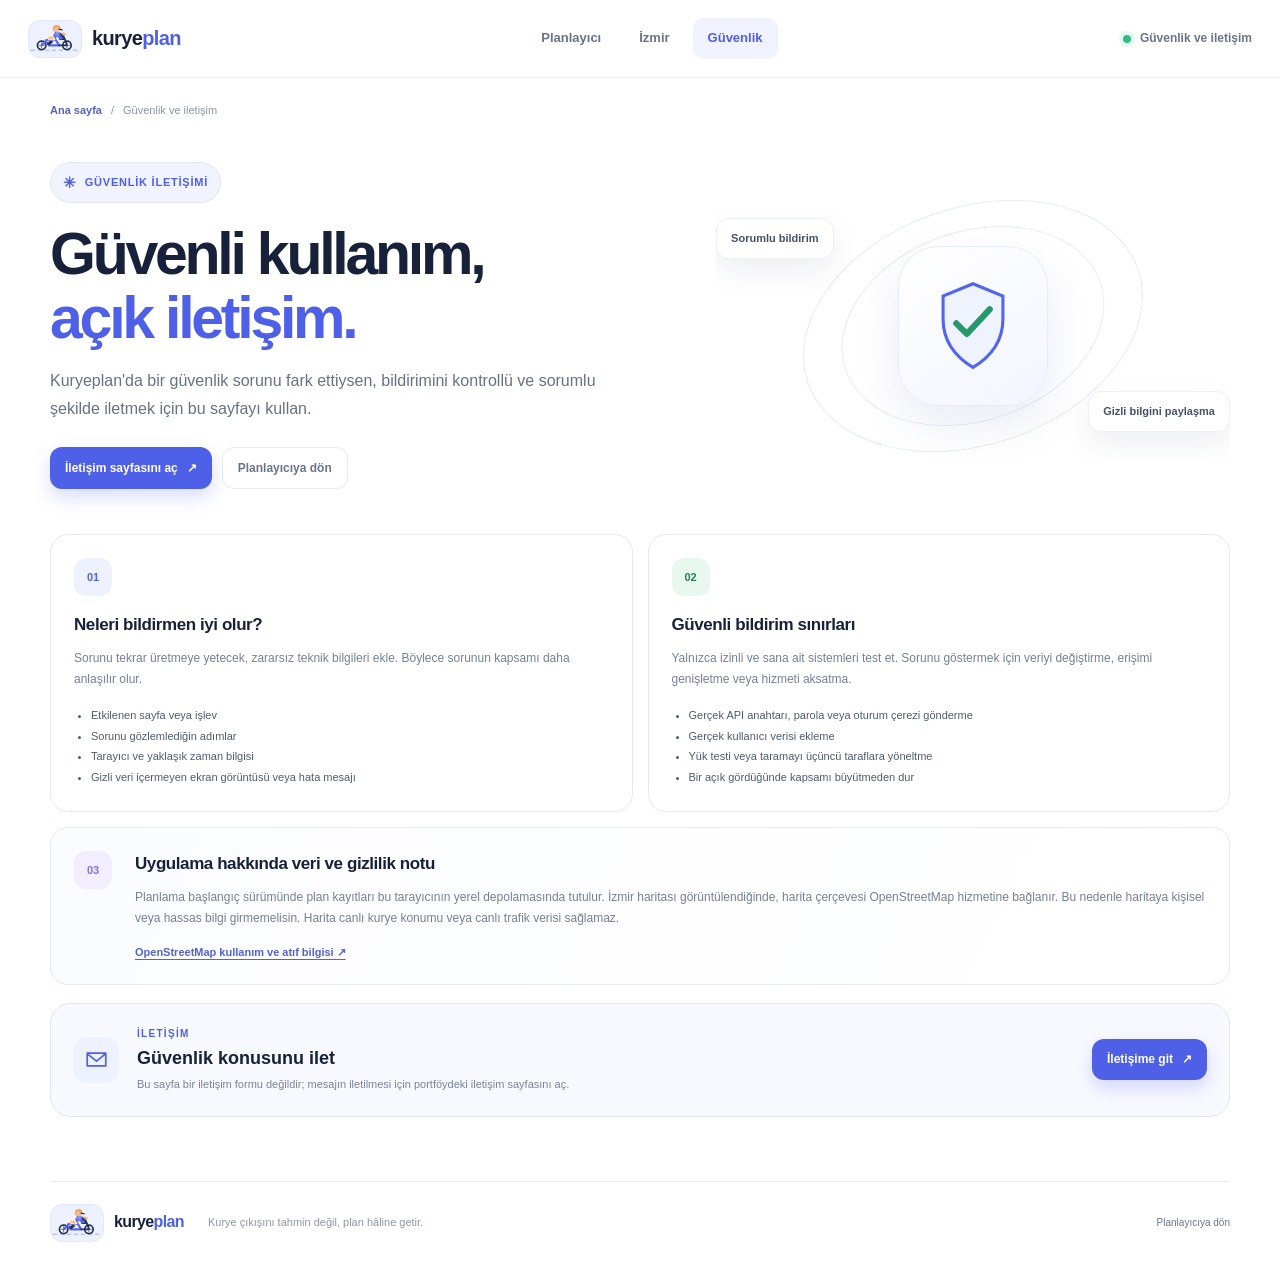
==== security.html @ cfd233d7 "Kuryeplan uygulamasının ilk sürümü" ====
<!doctype html>
<html lang="tr">
<head>
  <meta charset="utf-8">
  <meta name="viewport" content="width=device-width, initial-scale=1">
  <meta name="color-scheme" content="light">
  <meta name="theme-color" content="#ffffff">
  <meta name="description" content="Kuryeplan güvenlik iletişimi: sorumlu güvenlik bildirimi kapsamı, güvenli bildirim önerileri ve iletişim bağlantısı.">
  <title>Güvenlik ve iletişim — kuryeplan</title>
  <link rel="icon" href="./favicon.svg" type="image/svg+xml">
  <link rel="stylesheet" href="./styles.css">
</head>
<body class="security-page-body">
  <a class="skip-link" href="#security-main">İçeriğe geç</a>
  <header class="topbar">
    <a class="brand" href="./" aria-label="Kuryeplan ana sayfa">
      <span class="brand-mark brand-mark-animated" aria-hidden="true">
        <svg class="courier-rider-logo" viewBox="0 0 74 42" focusable="false">
          <path class="road-dash" d="M3 37H71" fill="none" stroke="#b9c5ff" stroke-width="2" stroke-linecap="round" stroke-dasharray="5 5"/>
          <g class="courier-wheel" transform="translate(18 30)"><circle r="6" fill="#fff" stroke="#263354" stroke-width="2.5"/><path d="M-3.5 0H3.5M0 -3.5V3.5" stroke="#5264f2" stroke-width="1.5" stroke-linecap="round"/></g>
          <g class="courier-wheel" transform="translate(54 30)"><circle r="6" fill="#fff" stroke="#263354" stroke-width="2.5"/><path d="M-3.5 0H3.5M0 -3.5V3.5" stroke="#5264f2" stroke-width="1.5" stroke-linecap="round"/></g>
          <path d="M18 30l8-8h12l5 8H28l-4-7" fill="none" stroke="#5264f2" stroke-width="3" stroke-linecap="round" stroke-linejoin="round"/>
          <path d="M43 30h11l-3-9h-7" fill="none" stroke="#263354" stroke-width="2.5" stroke-linecap="round" stroke-linejoin="round"/>
          <g class="courier-rider-body">
            <path d="M33 17l6-7 7 3 3 7-5 2-4-5-3 5-7 2z" fill="#5264f2"/>
            <path d="M38 12l7 2 5 5" fill="none" stroke="#263354" stroke-width="3" stroke-linecap="round"/>
            <path d="M30 23l-5 5 4 2 6-5" fill="#263354"/>
            <path d="M39 9l-3 7 6 1 3-5z" fill="#7a89ff"/>
            <circle cx="39" cy="6.5" r="5.3" fill="#f1bd8e"/>
            <path d="M34 6c.4-4 4.4-6.2 8-4.4 2.2 1.1 3.1 3.1 2.4 5.7l-2.6-.6-2.2-2.5-3.6 2z" fill="#f2a75e"/>
            <path d="M43 7l4 1" stroke="#263354" stroke-width="2" stroke-linecap="round"/>
            <path d="M47 13l4 1.7" stroke="#f2a75e" stroke-width="2.5" stroke-linecap="round"/>
          </g>
          <path d="M25 16h9l3 6h-9z" fill="#ffb76e" stroke="#fff" stroke-width="1.3"/>
          <path d="M27 18h6" stroke="#fff" stroke-width="1.1" stroke-linecap="round"/>
        </svg>
      </span>
      <span class="brand-name">kurye<span>plan</span></span>
    </a>
    <nav class="main-nav" aria-label="Ana menü">
      <a class="nav-link" href="./#planner">Planlayıcı</a>
      <a class="nav-link" href="./#izmir-map">İzmir</a>
      <a class="nav-link active" href="./security.html" aria-current="page">Güvenlik</a>
    </nav>
    <div class="topbar-meta"><span class="live-dot" aria-hidden="true"></span><span>Güvenlik ve iletişim</span></div>
  </header>
  <main id="security-main" class="security-page shell">
    <nav class="breadcrumb" aria-label="Gezinme"><a href="./">Ana sayfa</a><span aria-hidden="true">/</span><span>Güvenlik ve iletişim</span></nav>
    <section class="security-page-hero">
      <div class="security-hero-copy">
        <div class="eyebrow"><span class="eyebrow-icon" aria-hidden="true">✳</span> Güvenlik iletişimi</div>
        <h1>Güvenli kullanım,<br><span>açık iletişim.</span></h1>
        <p class="hero-lede">Kuryeplan'da bir güvenlik sorunu fark ettiysen, bildirimini kontrollü ve sorumlu şekilde iletmek için bu sayfayı kullan.</p>
        <div class="security-hero-actions"><a class="button button-primary" href="https://oguzhansapmaz.com/#contact" target="_blank" rel="noopener noreferrer">İletişim sayfasını aç <span aria-hidden="true">↗</span></a><a class="button button-quiet" href="./">Planlayıcıya dön</a></div>
      </div>
      <div class="security-hero-visual" aria-hidden="true"><div class="security-orbit security-orbit-a"></div><div class="security-orbit security-orbit-b"></div><div class="security-shield"><svg viewBox="0 0 100 110"><path d="M50 7 84 21v26c0 25-14 43-34 55C30 90 16 72 16 47V21z" fill="#eff2ff" stroke="#5264f2" stroke-width="3.5"/><path d="m31 52 12 12 26-28" fill="none" stroke="#249a6c" stroke-width="7" stroke-linecap="round" stroke-linejoin="round"/></svg></div><span class="security-bubble bubble-top">Sorumlu bildirim</span><span class="security-bubble bubble-bottom">Gizli bilgini paylaşma</span></div>
    </section>
    <section class="security-page-grid" aria-label="Güvenlik bildirim rehberi">
      <article class="security-info-card">
        <div class="security-card-icon security-card-icon-blue" aria-hidden="true">01</div>
        <h2>Neleri bildirmen iyi olur?</h2>
        <p>Sorunu tekrar üretmeye yetecek, zararsız teknik bilgileri ekle. Böylece sorunun kapsamı daha anlaşılır olur.</p>
        <ul><li>Etkilenen sayfa veya işlev</li><li>Sorunu gözlemlediğin adımlar</li><li>Tarayıcı ve yaklaşık zaman bilgisi</li><li>Gizli veri içermeyen ekran görüntüsü veya hata mesajı</li></ul>
      </article>
      <article class="security-info-card">
        <div class="security-card-icon security-card-icon-green" aria-hidden="true">02</div>
        <h2>Güvenli bildirim sınırları</h2>
        <p>Yalnızca izinli ve sana ait sistemleri test et. Sorunu göstermek için veriyi değiştirme, erişimi genişletme veya hizmeti aksatma.</p>
        <ul><li>Gerçek API anahtarı, parola veya oturum çerezi gönderme</li><li>Gerçek kullanıcı verisi ekleme</li><li>Yük testi veya taramayı üçüncü taraflara yöneltme</li><li>Bir açık gördüğünde kapsamı büyütmeden dur</li></ul>
      </article>
      <article class="security-info-card security-info-card-wide">
        <div class="security-card-icon security-card-icon-violet" aria-hidden="true">03</div>
        <div><h2>Uygulama hakkında veri ve gizlilik notu</h2><p>Planlama başlangıç sürümünde plan kayıtları bu tarayıcının yerel depolamasında tutulur. İzmir haritası görüntülendiğinde, harita çerçevesi OpenStreetMap hizmetine bağlanır. Bu nedenle haritaya kişisel veya hassas bilgi girmemelisin. Harita canlı kurye konumu veya canlı trafik verisi sağlamaz.</p><div class="security-inline-links"><a href="https://www.openstreetmap.org/copyright" target="_blank" rel="noopener noreferrer">OpenStreetMap kullanım ve atıf bilgisi ↗</a></div></div>
      </article>
    </section>
    <section class="security-contact-panel">
      <div class="security-contact-mark" aria-hidden="true"><svg viewBox="0 0 32 32"><path d="M5 8.5h22v15H5z" fill="none" stroke="currentColor" stroke-width="2" stroke-linejoin="round"/><path d="m6 10 10 8 10-8" fill="none" stroke="currentColor" stroke-width="2" stroke-linecap="round" stroke-linejoin="round"/></svg></div>
      <div><div class="section-kicker">İLETİŞİM</div><h2>Güvenlik konusunu ilet</h2><p>Bu sayfa bir iletişim formu değildir; mesajın iletilmesi için portföydeki iletişim sayfasını aç.</p></div>
      <a class="button button-primary" href="https://oguzhansapmaz.com/#contact" target="_blank" rel="noopener noreferrer">İletişime git <span aria-hidden="true">↗</span></a>
    </section>
  </main>
  <footer class="footer shell"><a class="brand footer-brand" href="./"><span class="brand-mark brand-mark-animated" aria-hidden="true"><svg class="courier-rider-logo" viewBox="0 0 74 42" focusable="false"><path class="road-dash" d="M3 37H71" fill="none" stroke="#b9c5ff" stroke-width="2" stroke-linecap="round" stroke-dasharray="5 5"/><g class="courier-wheel" transform="translate(18 30)"><circle r="6" fill="#fff" stroke="#263354" stroke-width="2.5"/><path d="M-3.5 0H3.5M0 -3.5V3.5" stroke="#5264f2" stroke-width="1.5" stroke-linecap="round"/></g><g class="courier-wheel" transform="translate(54 30)"><circle r="6" fill="#fff" stroke="#263354" stroke-width="2.5"/><path d="M-3.5 0H3.5M0 -3.5V3.5" stroke="#5264f2" stroke-width="1.5" stroke-linecap="round"/></g><path d="M18 30l8-8h12l5 8H28l-4-7" fill="none" stroke="#5264f2" stroke-width="3" stroke-linecap="round" stroke-linejoin="round"/><path d="M43 30h11l-3-9h-7" fill="none" stroke="#263354" stroke-width="2.5" stroke-linecap="round" stroke-linejoin="round"/><g class="courier-rider-body"><path d="M33 17l6-7 7 3 3 7-5 2-4-5-3 5-7 2z" fill="#5264f2"/><path d="M38 12l7 2 5 5" fill="none" stroke="#263354" stroke-width="3" stroke-linecap="round"/><path d="M30 23l-5 5 4 2 6-5" fill="#263354"/><path d="M39 9l-3 7 6 1 3-5z" fill="#7a89ff"/><circle cx="39" cy="6.5" r="5.3" fill="#f1bd8e"/><path d="M34 6c.4-4 4.4-6.2 8-4.4 2.2 1.1 3.1 3.1 2.4 5.7l-2.6-.6-2.2-2.5-3.6 2z" fill="#f2a75e"/><path d="M43 7l4 1" stroke="#263354" stroke-width="2" stroke-linecap="round"/><path d="M47 13l4 1.7" stroke="#f2a75e" stroke-width="2.5" stroke-linecap="round"/></g><path d="M25 16h9l3 6h-9z" fill="#ffb76e" stroke="#fff" stroke-width="1.3"/><path d="M27 18h6" stroke="#fff" stroke-width="1.1" stroke-linecap="round"/></svg></span><span class="brand-name">kurye<span>plan</span></span></a><p>Kurye çıkışını tahmin değil, plan hâline getir.</p><div class="footer-meta"><a href="./">Planlayıcıya dön</a></div></footer>
</body>
</html>
---- styles.css ----
:root{--ink:#17213a;--muted:#758096;--muted-dark:#4e5b73;--line:#e5e9f1;--paper:#fff;--canvas:#ffffff;--blue:#4e5fe8;--blue-dark:#3448d6;--purple:#9079ee;--green:#23996d;--green-bg:#e8f8ef;--amber:#a66a12;--amber-bg:#fff3de;--red:#b83c4a;--red-bg:#fff0f1;--shadow:0 18px 48px rgba(37,54,97,.08);--radius:22px}*{box-sizing:border-box}html{scroll-behavior:smooth;scroll-padding-top:100px}body{margin:0;background:var(--canvas);color:var(--ink);font-family:Inter,-apple-system,BlinkMacSystemFont,"Segoe UI",Roboto,Helvetica,Arial,sans-serif;font-size:14px;line-height:1.55;-webkit-font-smoothing:antialiased}a{color:inherit;text-decoration:none}button,input{font:inherit}button{cursor:pointer}button:focus-visible,a:focus-visible,input:focus-visible{outline:3px solid #9ca6ff;outline-offset:3px}.shell{width:min(1180px,calc(100% - 56px));margin-inline:auto}.skip-link{position:absolute;left:14px;top:-60px;padding:10px 14px;background:#fff;border-radius:10px;z-index:100}.skip-link:focus{top:10px}.topbar{height:78px;padding:0 max(28px,calc((100% - 1240px)/2));display:flex;align-items:center;justify-content:space-between;background:rgba(255,255,255,.9);border-bottom:1px solid rgba(229,233,241,.78);position:sticky;top:0;z-index:20;backdrop-filter:blur(14px)}.brand{display:inline-flex;align-items:center;gap:10px;font-weight:800;letter-spacing:-.045em}.brand-mark{width:36px;height:36px;display:grid;place-items:center;background:var(--blue);color:#fff;border-radius:12px}.brand-mark svg{width:24px;height:24px}.brand-name{font-size:20px}.brand-name span{color:var(--blue)}.main-nav{display:flex;gap:8px;align-items:center}.nav-link{padding:10px 15px;color:#69748a;border-radius:11px;font-weight:650;font-size:13px;transition:background .2s,color .2s}.nav-link:hover,.nav-link.active{background:#f0f2ff;color:var(--blue)}.topbar-meta{display:flex;align-items:center;gap:9px;color:#68758b;font-weight:650;font-size:12px}.live-dot{width:8px;height:8px;background:#34bd83;border-radius:50%;box-shadow:0 0 0 4px #e6f8ef}.hero{padding:64px 0 34px;display:grid;grid-template-columns:1.1fr .9fr;gap:44px;align-items:center;min-height:385px}.hero-copy{padding:10px 0}.eyebrow,.section-kicker{display:flex;align-items:center;gap:8px;color:var(--blue);font-size:11px;font-weight:800;letter-spacing:.13em;text-transform:uppercase}.eyebrow{width:max-content;padding:8px 12px;border:1px solid #e0e4ff;background:#f1f3ff;border-radius:999px;letter-spacing:.07em}.eyebrow-icon{font-size:15px}h1{font-size:clamp(38px,4.8vw,61px);line-height:1.08;letter-spacing:-.055em;margin:22px 0 20px;font-weight:830}h1 span{color:var(--blue)}.hero-lede{max-width:570px;font-size:16px;line-height:1.75;color:#657187;margin:0}.hero-points{display:flex;flex-wrap:wrap;gap:12px 20px;margin-top:26px;color:#4d5b70;font-size:12px;font-weight:650}.hero-points span{display:flex;gap:7px;align-items:center}.check-mark{color:#159c69;font-size:15px}.hero-visual{min-height:280px;position:relative;display:flex;align-items:center;justify-content:center;overflow:hidden}.orbit{position:absolute;border:1px solid #e8eafa;border-radius:50%;transform:rotate(-20deg)}.orbit-one{width:330px;height:225px}.orbit-two{width:425px;height:294px}.route-line{position:absolute;width:260px;display:flex;align-items:center;justify-content:space-between;z-index:1}.route-point{width:13px;height:13px;border:4px solid #fff;border-radius:50%;box-shadow:0 0 0 2px var(--blue);background:var(--blue)}.point-end{box-shadow:0 0 0 2px #32b782;background:#32b782}.route-dash{height:2px;flex:1;margin:0 8px;background:repeating-linear-gradient(90deg,#aeb7ff 0 6px,transparent 6px 12px)}.hero-clock{z-index:2;display:flex;align-items:center;flex-direction:column;gap:11px}.clock-face{width:126px;height:126px;border-radius:50%;background:linear-gradient(145deg,#fff,#f3f5ff);border:9px solid #fff;box-shadow:0 17px 40px rgba(67,81,180,.16),inset 0 0 0 1px #e1e5ff;position:relative}.clock-face:before{content:"";position:absolute;inset:9px;border:1px dashed #dfe3f5;border-radius:50%}.clock-hand{position:absolute;left:50%;top:50%;transform-origin:bottom center;border-radius:4px;background:var(--blue)}.hand-hour{width:4px;height:31px;margin-left:-2px;margin-top:-30px;transform:rotate(40deg)}.hand-minute{width:3px;height:42px;margin-left:-1.5px;margin-top:-41px;transform:rotate(145deg);background:#8f7be9}.clock-center{position:absolute;width:9px;height:9px;left:50%;top:50%;transform:translate(-50%,-50%);background:#fff;border:3px solid var(--blue);border-radius:50%}.clock-caption{color:#656e8b;font-weight:750;font-size:11px;letter-spacing:.03em}.float-card{position:absolute;z-index:3;display:flex;align-items:center;gap:10px;background:#fff;border:1px solid #eef0f7;border-radius:15px;padding:12px 15px;box-shadow:0 14px 30px rgba(41,55,102,.11)}.float-card b,.float-card small{display:block}.float-card b{font-size:12px}.float-card small{font-size:10px;color:#8892a4;margin-top:2px}.float-card-top{top:31px;left:1px}.float-card-bottom{right:0;bottom:30px}.float-icon{width:31px;height:31px;border-radius:10px;display:grid;place-items:center;font-weight:800;font-size:18px}.float-icon.purple{color:#7d69d9;background:#f0edff}.float-icon.green{color:#1a976a;background:#e3f8ed}.hero-spark{position:absolute;color:#aba0ff;font-size:24px}.spark-a{top:15px;right:24%}.spark-b{bottom:32px;left:17%}.summary-strip{background:#fff;border:1px solid var(--line);border-radius:18px;display:grid;grid-template-columns:1.6fr repeat(3,1fr);padding:16px 21px;align-items:center;box-shadow:0 8px 25px rgba(37,54,97,.035)}.summary-lead{display:flex;align-items:center;gap:12px}.summary-icon{width:42px;height:42px;border-radius:13px;display:grid;place-items:center;background:#f0f1ff;color:var(--blue);font-size:24px}.summary-lead b,.summary-lead small{display:block}.summary-lead b{font-size:13px}.summary-lead small{font-size:11px;color:var(--muted);margin-top:2px}.summary-stat{padding-left:24px;border-left:1px solid var(--line)}.stat-label{display:block;color:var(--muted);font-size:10px;font-weight:700;margin-bottom:4px}.summary-stat strong{font-size:13px}.muted-strong{color:#8c95a7}.planner-section,.saved-section,.how-section{padding-top:65px}.section-heading{display:flex;align-items:center;justify-content:space-between;gap:18px;margin-bottom:22px}.section-kicker{font-size:10px;margin-bottom:7px}.section-heading h2,.security-content h2{font-size:28px;letter-spacing:-.045em;line-height:1.2;margin:0;font-weight:800}.section-heading p{color:var(--muted);font-size:13px;margin:9px 0 0}.button{border:0;border-radius:12px;padding:11px 15px;display:inline-flex;align-items:center;justify-content:center;gap:9px;font-weight:750;font-size:12px;transition:transform .15s,background .15s,box-shadow .15s}.button:hover{transform:translateY(-1px)}.button:active{transform:translateY(0)}.button-quiet{color:#69748a;background:#fff;border:1px solid var(--line)}.button-quiet:hover{background:#f7f8fc}.button-quiet:disabled{opacity:.45;cursor:not-allowed;transform:none}.button-primary{color:#fff;background:var(--blue);box-shadow:0 8px 18px rgba(78,95,232,.22)}.button-primary:hover{background:var(--blue-dark)}.button-full{width:100%;padding:15px 16px;font-size:13px}.planner-grid{display:grid;grid-template-columns:minmax(0,1.04fr) minmax(360px,.96fr);gap:22px;align-items:start}.planner-card,.result-card,.metric-card{background:#fff;border:1px solid var(--line);border-radius:var(--radius);box-shadow:0 10px 35px rgba(37,54,97,.04)}.planner-card{padding:27px}.card-heading{display:flex;align-items:center;gap:12px;margin-bottom:20px}.step-badge{flex:none;width:34px;height:34px;border-radius:11px;background:#efefff;color:var(--blue);display:grid;place-items:center;font-size:12px;font-weight:850}.step-badge-soft{background:#eef7ff;color:#3682cc}.card-heading h3{font-size:15px;margin:0;letter-spacing:-.015em}.card-heading p{margin:3px 0 0;font-size:11px;color:#8b95a6}.form-grid{display:grid;grid-template-columns:1fr 1fr;gap:17px 14px}.field{min-width:0}.field-wide{grid-column:1/-1}.field label{display:block;font-size:11px;font-weight:750;color:#4f5b71;margin-bottom:7px}.optional{color:#9aa2b1;font-weight:500}.field input{width:100%;height:43px;background:#fbfcff;border:1px solid #e3e8f1;border-radius:11px;padding:0 12px;color:var(--ink);outline:none;transition:border .15s,box-shadow .15s}.field input::placeholder{color:#a4adbd}.field input:focus{border-color:#8e9aff;box-shadow:0 0 0 3px #edf0ff;background:#fff}.input-with-icon{position:relative}.input-with-icon>span{position:absolute;left:13px;top:9px;font-size:19px;color:#9ba4ba}.input-with-icon input{padding-left:39px}.form-divider{height:1px;background:#eef0f5;margin:27px 0 25px}.three-cols{grid-template-columns:repeat(3,minmax(0,1fr))}.number-wrap{position:relative}.number-wrap input{padding-right:31px;font-variant-numeric:tabular-nums}.number-wrap span{position:absolute;right:12px;top:11px;font-size:11px;color:#8d97a8;font-weight:650}.info-note{display:flex;gap:10px;padding:12px 13px;background:#f6f8ff;border:1px solid #e9edff;border-radius:12px;margin:19px 0 17px}.note-icon{display:grid;place-items:center;flex:none;width:19px;height:19px;background:#e6eaff;border-radius:50%;color:var(--blue);font-size:11px;font-weight:850}.info-note p{margin:0;font-size:11px;line-height:1.6;color:#717d93}.info-note b{color:#45526b}.form-error{background:var(--red-bg);border:1px solid #f5d2d7;color:#9b2e3b;padding:10px 12px;border-radius:10px;font-size:12px;margin-bottom:12px}.results-column{display:flex;flex-direction:column;gap:14px}.result-card{padding:24px;background:#242e4c;color:#fff;border-color:#242e4c;overflow:hidden;position:relative}.result-card:before{content:"";position:absolute;width:230px;height:230px;right:-80px;top:85px;border-radius:50%;border:1px solid rgba(255,255,255,.06)}.result-topline{display:flex;justify-content:space-between;align-items:center;gap:10px;position:relative}.result-label{font-size:10px;font-weight:850;letter-spacing:.13em;color:#aeb9d9}.status-pill{display:inline-flex;align-items:center;gap:6px;border-radius:999px;padding:5px 9px;font-size:10px;font-weight:750;white-space:nowrap}.status-ready{color:#baf0d7;background:rgba(55,190,133,.15)}.status-warning{color:#ffdda2;background:rgba(242,174,61,.17)}.status-late{color:#ffb8c1;background:rgba(241,103,121,.17)}.status-dot{width:6px;height:6px;border-radius:50%;background:currentColor}.result-main{position:relative;padding:27px 0 19px;border-bottom:1px solid rgba(255,255,255,.12)}.result-overline{display:block;font-size:11px;color:#c5cce0;margin-bottom:2px}.result-time{font-size:54px;line-height:1.15;letter-spacing:-.055em;font-weight:850;font-variant-numeric:tabular-nums}.result-date{color:#aeb9d9;font-size:11px;margin-top:7px}.result-countdown{display:flex;align-items:center;gap:11px;padding:17px 0 15px;border-bottom:1px solid rgba(255,255,255,.12);position:relative}.countdown-symbol{width:34px;height:34px;display:grid;place-items:center;background:rgba(255,255,255,.1);border-radius:11px;color:#c4caff;font-size:20px}.result-countdown small,.result-countdown strong{display:block}.result-countdown small{font-size:10px;color:#aeb9d9}.result-countdown strong{font-size:13px;margin-top:2px}.countdown-right{margin-left:auto;font-size:11px;color:#c8d1ea}.result-timeline{position:relative;padding:18px 0 8px}.timeline-line{position:absolute;left:5px;top:27px;bottom:26px;width:2px;background:rgba(255,255,255,.13)}.timeline-item{display:flex;align-items:center;gap:10px;position:relative;margin-bottom:18px}.timeline-item:last-child{margin-bottom:0}.timeline-dot{width:12px;height:12px;border:3px solid #242e4c;box-shadow:0 0 0 1px currentColor;border-radius:50%;z-index:1;flex:none}.dot-purple{color:#c2adff;background:#a88ff2}.dot-blue{color:#9db0ff;background:#7389f8}.dot-green{color:#8ce0b9;background:#45bf8a}.timeline-item div{min-width:0;flex:1}.timeline-item small,.timeline-item strong{display:block}.timeline-item small{font-size:10px;color:#aeb9d9}.timeline-item strong{font-size:13px;color:#fff;margin-top:2px;font-variant-numeric:tabular-nums}.timeline-date{font-size:10px;color:#aeb9d9;text-align:right}.result-warning{background:rgba(245,177,73,.13);border:1px solid rgba(245,177,73,.26);color:#ffdda2;border-radius:11px;padding:10px 12px;font-size:11px;line-height:1.5;margin:6px 0 14px}.result-warning[hidden]{display:none}.result-actions{display:flex;align-items:center;gap:10px;margin-top:20px;position:relative}.button-light{background:#fff;color:#253253;flex:1}.button-light:hover{background:#f0f2ff}.icon-button{width:43px;height:43px;border-radius:12px;border:1px solid rgba(255,255,255,.19);background:rgba(255,255,255,.07);color:#fff;font-size:22px}.icon-button:hover{background:rgba(255,255,255,.15)}.metric-row{display:grid;grid-template-columns:1fr 1fr;gap:14px}.metric-card{padding:17px;display:grid;grid-template-columns:36px 1fr;column-gap:9px;align-items:center}.metric-icon{width:34px;height:34px;border-radius:11px;display:grid;place-items:center;grid-row:span 2;font-size:18px}.metric-purple{background:#f0edff;color:#8470e2}.metric-green{background:#e7f8ef;color:#23996d}.metric-title{font-size:10px;font-weight:700;color:#8590a3;align-self:end}.metric-card strong{font-size:18px;letter-spacing:-.03em;align-self:start;font-variant-numeric:tabular-nums}.metric-card small{grid-column:1/-1;font-size:10px;color:#9aa3b3;margin-top:10px}.saved-heading{margin-bottom:18px}.count-badge{display:inline-grid;place-items:center;vertical-align:middle;min-width:26px;height:26px;border-radius:9px;background:#ecefff;color:var(--blue);font-size:12px;letter-spacing:0;margin-left:5px}.saved-list{display:grid;gap:10px}.empty-state{padding:32px 20px;text-align:center;background:#fff;border:1px dashed #dce2ee;border-radius:18px;color:#8792a5}.empty-icon{width:44px;height:44px;border-radius:14px;background:#f0f2ff;color:var(--blue);display:grid;place-items:center;margin:0 auto 10px;font-size:22px}.empty-state b{color:#4c5870;font-size:13px}.empty-state p{margin:5px 0 0;font-size:11px}.saved-item{display:flex;align-items:center;gap:14px;padding:15px 17px;border:1px solid var(--line);background:#fff;border-radius:15px}.saved-item-icon{width:40px;height:40px;border-radius:12px;background:#f1f3ff;color:var(--blue);display:grid;place-items:center;font-size:20px;flex:none}.saved-item-main{min-width:0;flex:1}.saved-item-main strong,.saved-item-main small{display:block;overflow:hidden;text-overflow:ellipsis;white-space:nowrap}.saved-item-main strong{font-size:13px}.saved-item-main small{font-size:10px;color:#8b95a8;margin-top:4px}.saved-item-time{text-align:right;flex:none}.saved-item-time strong,.saved-item-time small{display:block}.saved-item-time strong{font-size:15px;font-variant-numeric:tabular-nums}.saved-item-time small{font-size:10px;color:#8a95a6}.delete-plan{border:0;background:#f8f9fc;color:#8d96a7;width:32px;height:32px;border-radius:10px;font-size:18px}.delete-plan:hover{color:#c13b4b;background:#fff0f1}.how-section{padding-bottom:64px}.how-grid{display:grid;grid-template-columns:repeat(3,1fr);gap:16px}.how-card{position:relative;background:#fff;border:1px solid var(--line);border-radius:18px;padding:23px;min-height:190px}.how-number{position:absolute;top:19px;right:20px;font-weight:850;font-size:11px;color:#c1c8d5;letter-spacing:.05em}.how-icon{width:42px;height:42px;display:grid;place-items:center;border-radius:13px;font-size:23px;margin-bottom:17px}.icon-lilac{background:#f0edff;color:#8e7be7}.icon-blue{background:#eaf3ff;color:#548bd8}.icon-green{background:#e5f8ef;color:#23996d}.how-card h3{font-size:14px;margin:0 0 7px}.how-card p{font-size:11px;color:#828da1;line-height:1.7;margin:0;max-width:290px}.formula-card{margin-top:16px;padding:19px 22px;background:#eef1ff;border:1px solid #e2e6ff;border-radius:16px}.formula-label{font-size:10px;font-weight:850;letter-spacing:.12em;color:var(--blue)}.formula-card p{margin:7px 0 0;color:#68738c;font-size:12px}.formula-card b{color:#3e4fce}.security-section{padding-bottom:66px}.security-banner{display:grid;grid-template-columns:50px minmax(0,1fr) auto;align-items:start;gap:17px;border:1px solid #dbeee4;background:linear-gradient(120deg,#f1fbf5,#fff 60%);border-radius:20px;padding:27px}.security-symbol{width:48px;height:48px;display:grid;place-items:center;border-radius:15px;background:#ddf7e9;color:#168a5d;font-size:23px;font-weight:850}.security-content .section-kicker{color:#198c61}.security-content h2{font-size:23px;margin-bottom:9px}.security-content p{font-size:12px;line-height:1.75;color:#718477;margin:0;max-width:620px}.security-tags{display:flex;flex-direction:column;gap:7px;align-items:flex-end}.security-tags span{font-size:10px;color:#267953;border:1px solid #d5efe0;background:#f8fffb;border-radius:999px;padding:6px 10px;white-space:nowrap}.footer{border-top:1px solid #e5e9f1;display:flex;align-items:center;gap:24px;padding-top:22px;padding-bottom:25px}.footer .brand-mark{width:28px;height:28px;font-size:13px;border-radius:9px}.footer .brand-mark-animated{width:54px;min-width:54px;height:38px;border-radius:12px}.footer .brand-mark-animated .courier-rider-logo{width:52px;height:34px}.footer .brand-name{font-size:16px}.footer p{font-size:11px;color:#8d97a8;margin:0;flex:1}.footer-meta{display:flex;gap:20px;align-items:center;font-size:10px;color:#8993a5}.footer-meta a{color:#68758c}.footer-meta a:hover{color:var(--blue)}.toast{position:fixed;bottom:22px;left:50%;transform:translate(-50%,20px);opacity:0;pointer-events:none;background:#202b49;color:#fff;border-radius:13px;padding:12px 18px;font-size:12px;box-shadow:0 12px 30px rgba(0,0,0,.18);transition:opacity .2s,transform .2s;z-index:100;max-width:calc(100% - 24px)}.toast.show{opacity:1;transform:translate(-50%,0)}@media(max-width:980px){.hero{gap:22px}.hero-visual{transform:scale(.92)}.planner-grid{grid-template-columns:minmax(0,1fr) minmax(330px,.85fr)}.planner-card{padding:22px}.summary-strip{grid-template-columns:1.25fr repeat(3,1fr)}.summary-stat{padding-left:14px}.security-banner{grid-template-columns:50px minmax(0,1fr)}.security-tags{grid-column:2;flex-direction:row;align-items:center;flex-wrap:wrap}}@media(max-width:760px){.shell{width:min(100% - 32px,580px)}.topbar{height:66px;padding:0 16px}.brand-mark{width:33px;height:33px}.brand-name{font-size:18px}.main-nav{gap:1px}.nav-link{font-size:11px;padding:8px 9px}.topbar-meta{display:none}.hero{padding-top:43px;grid-template-columns:1fr;gap:7px}.hero-copy{padding:0}.hero h1{font-size:clamp(40px,9vw,56px);margin-top:18px}.hero-lede{font-size:14px}.hero-points{gap:10px 13px;font-size:10px}.hero-visual{min-height:245px;max-width:450px;width:100%;margin:0 auto;transform:none}.float-card-top{left:8px;top:20px}.float-card-bottom{right:8px;bottom:19px}.orbit-one{width:290px;height:205px}.orbit-two{width:365px;height:260px}.summary-strip{grid-template-columns:1fr 1fr;gap:15px;padding:16px}.summary-lead{grid-column:1/-1;padding-bottom:13px;border-bottom:1px solid var(--line)}.summary-stat{padding:0 0 0 12px}.summary-stat:nth-child(2){padding-left:0;border-left:0}.summary-stat strong{font-size:12px}.planner-section,.saved-section,.how-section{padding-top:48px}.section-heading h2,.security-content h2{font-size:24px}.section-heading{align-items:flex-start}.section-heading p{max-width:380px}.section-heading>.button{flex:none;font-size:10px;padding:10px}.planner-grid{grid-template-columns:1fr}.planner-card{padding:22px}.result-card{padding:22px}.results-column{order:2}.how-grid{grid-template-columns:1fr}.how-card{min-height:0;padding:21px}.how-icon{margin-bottom:12px}.security-banner{grid-template-columns:42px minmax(0,1fr);gap:12px;padding:20px}.security-symbol{width:42px;height:42px}.security-content h2{font-size:20px}.security-tags{grid-column:1/-1;justify-content:flex-start}.footer{flex-wrap:wrap;gap:12px}.footer p{flex-basis:100%;order:3}.footer-meta{margin-left:auto;gap:12px}}@media(max-width:430px){.main-nav .nav-link{padding:8px 7px;font-size:10px}.hero-points{display:grid;grid-template-columns:1fr 1fr}.section-heading{gap:10px}.section-heading>.button{max-width:126px;white-space:normal;line-height:1.3}.form-grid{gap:14px 10px}.three-cols{gap:8px}.field label{font-size:10px}.field input{font-size:12px;padding-left:9px}.input-with-icon input{padding-left:34px}.number-wrap input{padding-right:25px}.number-wrap span{right:7px}.result-time{font-size:48px}.timeline-date{max-width:76px}.metric-card{padding:13px;grid-template-columns:31px 1fr;gap:8px}.metric-icon{width:30px;height:30px}.metric-title{font-size:9px}.metric-card strong{font-size:16px}.metric-card small{font-size:9px}.saved-item{gap:9px;padding:12px}.saved-item-icon{width:34px;height:34px}.saved-item-time strong{font-size:13px}.saved-item-time small{font-size:9px}.delete-plan{width:28px;height:28px}}@media(prefers-reduced-motion:reduce){*,*::before,*::after{scroll-behavior:auto!important;transition:none!important;animation:none!important}}@media print{body{background:#fff}.topbar,.hero-visual,.hero-points,.summary-strip,.section-heading>.button,.result-actions,.saved-section,.how-section,.security-section,.footer,.info-note{display:none!important}.shell{width:100%}.hero{padding:10px 0;min-height:0}.planner-section{padding-top:10px}.planner-grid{grid-template-columns:1fr 1fr}.planner-card,.metric-card,.result-card{box-shadow:none;break-inside:avoid}.result-card{-webkit-print-color-adjust:exact;print-color-adjust:exact}}


/* Animated courier wordmark: decorative, restrained motion that respects reduced-motion preferences. */
.brand-mark-animated{width:54px;min-width:54px;height:38px;overflow:hidden;background:#eef1ff;border:1px solid #e2e6ff;border-radius:12px;position:relative}
.brand-mark-animated .courier-rider-logo{display:block;width:52px;height:34px;overflow:visible}
.wheel-mount{transform-box:view-box}.courier-wheel-spin{transform-box:fill-box;transform-origin:center;animation:courier-wheel-spin .72s linear infinite}
.courier-rider-body{transform-box:fill-box;transform-origin:center bottom;animation:courier-rider-bob .5s ease-in-out infinite alternate}
.road-dash{animation:courier-road-move .75s linear infinite}
@keyframes courier-wheel-spin{to{transform:rotate(360deg)}}
@keyframes courier-rider-bob{from{transform:translateY(0)}to{transform:translateY(-.45px)}}
@keyframes courier-road-move{to{stroke-dashoffset:-20}}

/* İzmir map section */
.map-section{padding:48px 0 58px}
.map-heading{margin-bottom:18px}
.map-status{display:inline-flex;align-items:center;gap:8px;flex:none;padding:9px 12px;border:1px solid #dcefe5;border-radius:999px;color:#247b59;background:#f6fcf8;font-weight:750;font-size:11px}
.map-status-dot{width:7px;height:7px;border-radius:50%;background:#37b780;box-shadow:0 0 0 4px #e5f7ed}
.map-layout{display:grid;grid-template-columns:minmax(0,1.6fr) minmax(260px,.8fr);gap:16px;align-items:stretch}
.map-card{background:#fff;border:1px solid var(--line);border-radius:20px;box-shadow:0 12px 36px rgba(37,54,97,.055);overflow:hidden;min-width:0}
.map-toolbar{display:flex;flex-wrap:wrap;gap:7px;padding:14px;border-bottom:1px solid #edf0f6;background:#fff}
.map-focus-button{border:1px solid #e4e8f1;background:#fff;color:#68758b;border-radius:9px;padding:7px 10px;font-size:11px;font-weight:700;transition:background .18s,border-color .18s,color .18s}
.map-focus-button:hover,.map-focus-button.active{background:#eef1ff;border-color:#dfe4ff;color:var(--blue)}
.map-frame-wrap{position:relative;height:350px;background:linear-gradient(135deg,#f4f7fc,#eaf2f8)}
.map-frame-wrap iframe{display:block;width:100%;height:100%;border:0;background:#f3f6fb}
.map-load-note{position:absolute;left:16px;right:16px;bottom:16px;padding:11px 13px;border-radius:12px;background:#fff;border:1px solid var(--line);box-shadow:var(--shadow);font-size:11px;color:var(--muted-dark)}
.map-load-note[hidden]{display:none}
.map-load-note a{color:var(--blue);font-weight:750;text-decoration:underline}
.map-attribution{padding:9px 13px;color:#7b879b;background:#fff;border-top:1px solid #edf0f6;font-size:10px}
.map-attribution a{color:#5362cb;text-decoration:underline}
.map-info-card{padding:24px;background:#fbfcff;border:1px solid var(--line);border-radius:20px;display:flex;flex-direction:column;align-items:flex-start;min-width:0}
.map-info-icon{display:grid;place-items:center;width:44px;height:44px;border:1px solid #e4e8ff;background:#f0f2ff;color:var(--blue);border-radius:14px;margin-bottom:18px}
.map-info-icon svg{width:28px;height:28px}
.map-info-card .section-kicker{margin-bottom:7px}
.map-info-card h3{font-size:23px;letter-spacing:-.04em;margin:0 0 8px}
.map-info-card>p{margin:0;color:#758096;font-size:12px;line-height:1.75}
.map-facts{display:grid;width:100%;gap:0;margin-top:22px;border-top:1px solid #e7eaf2}
.map-facts>div{display:flex;justify-content:space-between;gap:12px;align-items:center;padding:12px 0;border-bottom:1px solid #e7eaf2}
.map-facts span{font-size:11px;color:#8792a5}
.map-facts strong{font-size:11px;color:#24304d;text-align:right}
.map-facts .map-fact-muted{color:#778398}
.map-info-card .map-disclaimer{font-size:10px;line-height:1.65;margin-top:auto;padding-top:18px}

/* Human-friendly security contact page */
.security-page-body{background:#fff}
.security-page{padding-bottom:64px}
.breadcrumb{display:flex;align-items:center;gap:9px;color:#8a95a8;font-size:11px;padding:24px 0 0}
.breadcrumb a{color:#5362c9;font-weight:700}
.security-page-hero{display:grid;grid-template-columns:1.1fr .9fr;gap:38px;align-items:center;padding:43px 0 45px;min-height:380px}
.security-hero-copy h1{font-size:clamp(39px,5vw,59px);margin:20px 0 16px}
.security-hero-copy h1 span{color:var(--blue)}
.security-hero-copy .hero-lede{max-width:590px}
.security-hero-actions{display:flex;flex-wrap:wrap;gap:10px;margin-top:24px}
.security-hero-visual{height:278px;position:relative;display:grid;place-items:center;overflow:hidden}
.security-orbit{position:absolute;border:1px solid #e8ebfb;border-radius:50%;transform:rotate(-19deg)}
.security-orbit-a{width:270px;height:190px}
.security-orbit-b{width:350px;height:238px}
.security-shield{position:relative;z-index:1;width:150px;height:160px;border-radius:40px;background:linear-gradient(145deg,#fff,#f3f5ff);border:1px solid #e7ebff;box-shadow:0 18px 44px rgba(48,66,145,.1);display:grid;place-items:center}
.security-shield svg{width:88px;height:98px}
.security-bubble{position:absolute;z-index:2;padding:11px 14px;border:1px solid #edf0f6;background:#fff;box-shadow:0 12px 28px rgba(35,48,85,.08);border-radius:13px;font-size:11px;font-weight:750;color:#45516a}
.bubble-top{top:31px;left:0}
.bubble-bottom{right:0;bottom:33px}
.security-page-grid{display:grid;grid-template-columns:1fr 1fr;gap:15px}
.security-info-card{background:#fff;border:1px solid var(--line);border-radius:18px;padding:23px}
.security-card-icon{width:38px;height:38px;display:grid;place-items:center;border-radius:12px;font-size:11px;font-weight:850;margin-bottom:16px}
.security-card-icon-blue{background:#eef1ff;color:#5363e6}
.security-card-icon-green{background:#e8f8ef;color:#21835d}
.security-card-icon-violet{background:#f2edff;color:#8871e2}
.security-info-card h2{font-size:17px;letter-spacing:-.025em;margin:0 0 9px}
.security-info-card p{font-size:12px;color:#758096;line-height:1.75;margin:0}
.security-info-card ul{padding-left:17px;margin:15px 0 0;color:#4d5b70;font-size:11px;line-height:1.9}
.security-info-card-wide{grid-column:1/-1;display:grid;grid-template-columns:45px minmax(0,1fr);gap:16px;background:linear-gradient(115deg,#fbfcff,#fff)}
.security-info-card-wide .security-card-icon{margin:0}
.security-inline-links{display:flex;flex-wrap:wrap;gap:9px 18px;margin-top:15px}
.security-inline-links a{font-size:11px;font-weight:750;color:#5262d3;text-decoration:underline;text-underline-offset:3px}
.security-contact-panel{display:grid;grid-template-columns:48px minmax(0,1fr) auto;gap:16px;align-items:center;border:1px solid #e0e5ff;background:#f8f9ff;border-radius:20px;padding:22px;margin-top:18px}
.security-contact-mark{width:46px;height:46px;display:grid;place-items:center;border-radius:14px;background:#eef1ff;color:var(--blue)}
.security-contact-mark svg{width:27px;height:27px}
.security-contact-panel .section-kicker{margin-bottom:4px}
.security-contact-panel h2{font-size:18px;margin:0 0 3px}
.security-contact-panel p{font-size:11px;color:#788399;margin:0;line-height:1.6}
.security-more-link{grid-column:2/-1;color:#5262d3;font-size:11px;font-weight:750;margin-top:-3px}
.security-more-link span{margin-left:4px}
@media(max-width:980px){.map-layout{grid-template-columns:minmax(0,1.35fr) minmax(240px,.8fr)}.map-frame-wrap{height:320px}.security-page-hero{gap:20px}.security-bubble{font-size:10px}}
@media(max-width:760px){.map-section{padding:36px 0 42px}.map-heading{display:flex;flex-direction:column;align-items:flex-start}.map-layout{grid-template-columns:1fr}.map-frame-wrap{height:320px}.map-info-card{padding:21px}.map-info-card .map-disclaimer{margin-top:16px}.security-page{padding-bottom:42px}.breadcrumb{padding-top:18px}.security-page-hero{grid-template-columns:1fr;gap:0;padding:34px 0 28px}.security-hero-copy h1{font-size:clamp(39px,9vw,54px)}.security-hero-visual{height:230px;max-width:460px;width:100%;margin:0 auto}.security-orbit-a{width:245px;height:165px}.security-orbit-b{width:320px;height:218px}.security-shield{width:128px;height:138px}.security-shield svg{width:78px;height:88px}.bubble-top{top:18px;left:6px}.bubble-bottom{right:6px;bottom:15px}.security-page-grid{grid-template-columns:1fr}.security-info-card-wide{grid-column:auto}.security-contact-panel{grid-template-columns:42px minmax(0,1fr);padding:18px;gap:12px}.security-contact-mark{width:42px;height:42px}.security-contact-panel>.button{grid-column:1/-1;justify-self:start}.security-more-link{grid-column:1/-1;margin-top:0}}
@media(max-width:430px){.map-frame-wrap{height:285px}.map-toolbar{gap:6px;padding:10px}.map-focus-button{font-size:10px;padding:7px 8px}.map-status{font-size:10px}.security-hero-actions{gap:8px}.security-hero-actions .button{font-size:11px;padding:11px 12px}.security-info-card{padding:19px}.security-info-card-wide{grid-template-columns:1fr;gap:12px}.security-info-card-wide .security-card-icon{margin-bottom:0}.security-contact-panel h2{font-size:16px}}
@media(prefers-reduced-motion:reduce){.courier-wheel-spin,.courier-rider-body,.road-dash{animation:none!important}}
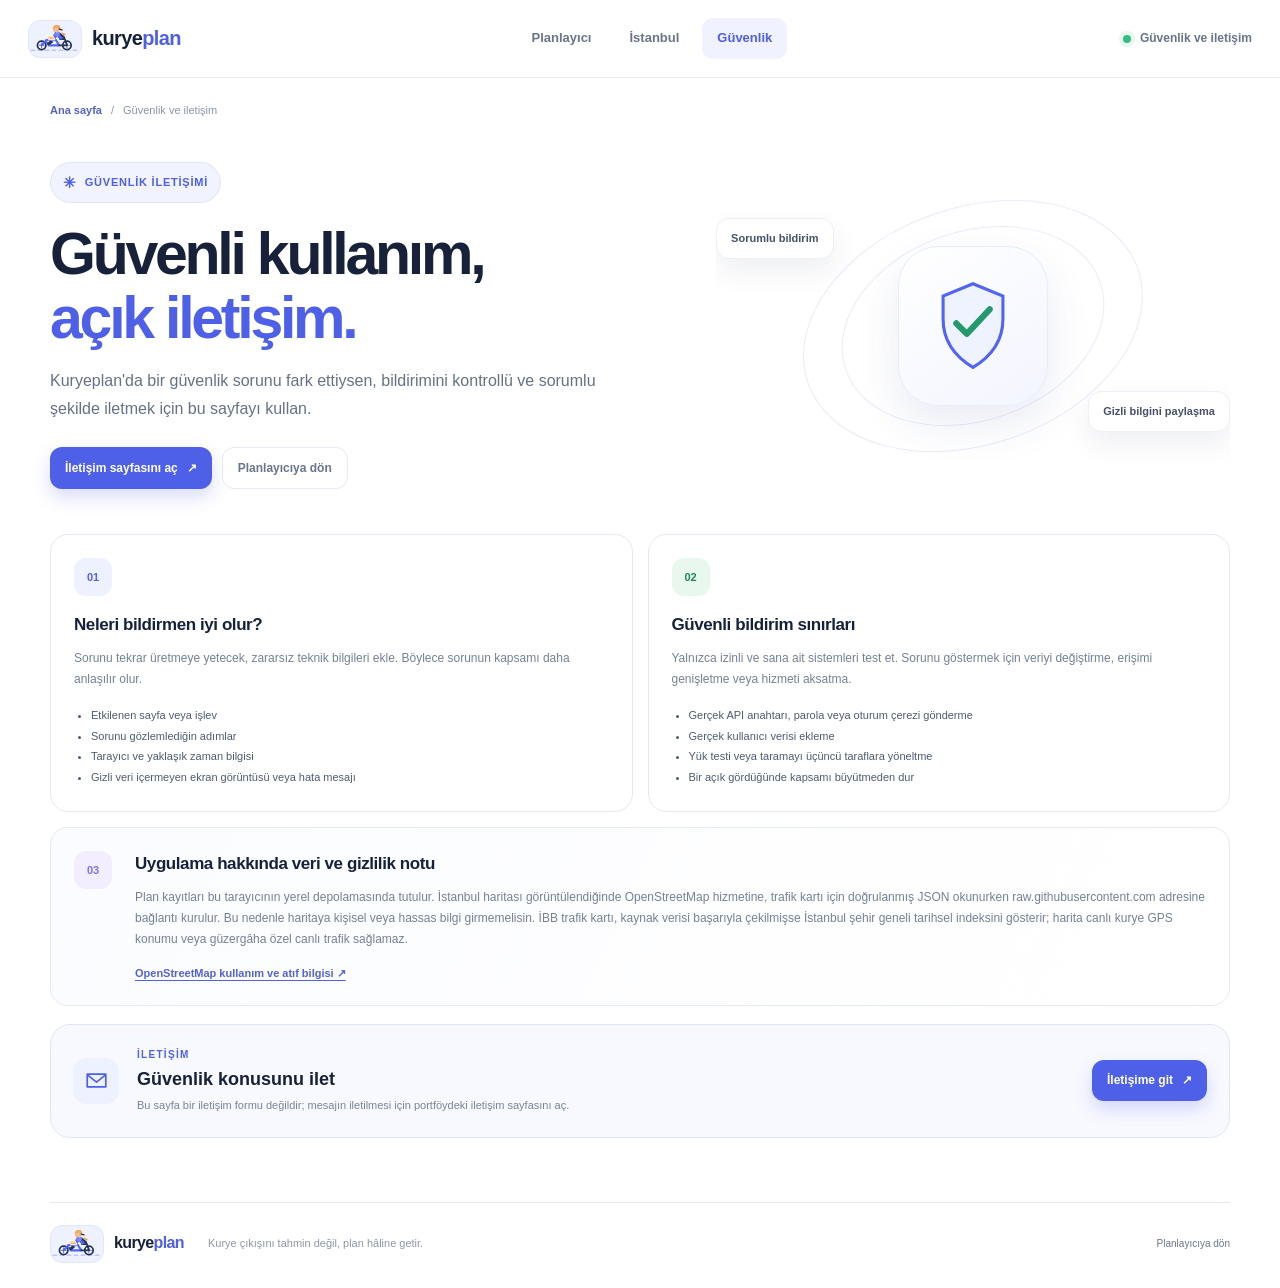
==== commit 0afe8536: "Add Istanbul traffic dashboard and security evidence" ====
--- a/security.html
+++ b/security.html
@@ -39,7 +39,7 @@
     </a>
     <nav class="main-nav" aria-label="Ana menü">
       <a class="nav-link" href="./#planner">Planlayıcı</a>
-      <a class="nav-link" href="./#izmir-map">İzmir</a>
+      <a class="nav-link" href="./#istanbul-map">İstanbul</a>
       <a class="nav-link active" href="./security.html" aria-current="page">Güvenlik</a>
     </nav>
     <div class="topbar-meta"><span class="live-dot" aria-hidden="true"></span><span>Güvenlik ve iletişim</span></div>
@@ -70,7 +70,7 @@
       </article>
       <article class="security-info-card security-info-card-wide">
         <div class="security-card-icon security-card-icon-violet" aria-hidden="true">03</div>
-        <div><h2>Uygulama hakkında veri ve gizlilik notu</h2><p>Planlama başlangıç sürümünde plan kayıtları bu tarayıcının yerel depolamasında tutulur. İzmir haritası görüntülendiğinde, harita çerçevesi OpenStreetMap hizmetine bağlanır. Bu nedenle haritaya kişisel veya hassas bilgi girmemelisin. Harita canlı kurye konumu veya canlı trafik verisi sağlamaz.</p><div class="security-inline-links"><a href="https://www.openstreetmap.org/copyright" target="_blank" rel="noopener noreferrer">OpenStreetMap kullanım ve atıf bilgisi ↗</a></div></div>
+        <div><h2>Uygulama hakkında veri ve gizlilik notu</h2><p>Plan kayıtları bu tarayıcının yerel depolamasında tutulur. İstanbul haritası görüntülendiğinde OpenStreetMap hizmetine, trafik kartı için doğrulanmış JSON okunurken raw.githubusercontent.com adresine bağlantı kurulur. Bu nedenle haritaya kişisel veya hassas bilgi girmemelisin. İBB trafik kartı, kaynak verisi başarıyla çekilmişse İstanbul şehir geneli tarihsel indeksini gösterir; harita canlı kurye GPS konumu veya güzergâha özel canlı trafik sağlamaz.</p><div class="security-inline-links"><a href="https://www.openstreetmap.org/copyright" target="_blank" rel="noopener noreferrer">OpenStreetMap kullanım ve atıf bilgisi ↗</a></div></div>
       </article>
     </section>
     <section class="security-contact-panel">
--- a/styles.css
+++ b/styles.css
@@ -85,3 +85,89 @@
 @media(max-width:760px){.map-section{padding:36px 0 42px}.map-heading{display:flex;flex-direction:column;align-items:flex-start}.map-layout{grid-template-columns:1fr}.map-frame-wrap{height:320px}.map-info-card{padding:21px}.map-info-card .map-disclaimer{margin-top:16px}.security-page{padding-bottom:42px}.breadcrumb{padding-top:18px}.security-page-hero{grid-template-columns:1fr;gap:0;padding:34px 0 28px}.security-hero-copy h1{font-size:clamp(39px,9vw,54px)}.security-hero-visual{height:230px;max-width:460px;width:100%;margin:0 auto}.security-orbit-a{width:245px;height:165px}.security-orbit-b{width:320px;height:218px}.security-shield{width:128px;height:138px}.security-shield svg{width:78px;height:88px}.bubble-top{top:18px;left:6px}.bubble-bottom{right:6px;bottom:15px}.security-page-grid{grid-template-columns:1fr}.security-info-card-wide{grid-column:auto}.security-contact-panel{grid-template-columns:42px minmax(0,1fr);padding:18px;gap:12px}.security-contact-mark{width:42px;height:42px}.security-contact-panel>.button{grid-column:1/-1;justify-self:start}.security-more-link{grid-column:1/-1;margin-top:0}}
 @media(max-width:430px){.map-frame-wrap{height:285px}.map-toolbar{gap:6px;padding:10px}.map-focus-button{font-size:10px;padding:7px 8px}.map-status{font-size:10px}.security-hero-actions{gap:8px}.security-hero-actions .button{font-size:11px;padding:11px 12px}.security-info-card{padding:19px}.security-info-card-wide{grid-template-columns:1fr;gap:12px}.security-info-card-wide .security-card-icon{margin-bottom:0}.security-contact-panel h2{font-size:16px}}
 @media(prefers-reduced-motion:reduce){.courier-wheel-spin,.courier-rider-body,.road-dash{animation:none!important}}
+
+/* Traffic dashboard: native HTML/SVG so the data views remain accessible without a chart dependency. */
+.traffic-section{padding:62px 0 28px;scroll-margin-top:100px}
+.traffic-heading{align-items:flex-end}
+.traffic-source-meta{display:flex;flex-direction:column;align-items:flex-end;gap:7px;min-width:190px;color:var(--muted);font-size:11px}
+.traffic-source-meta a,.traffic-attribution a{color:var(--blue-dark);font-weight:750;text-decoration:underline;text-underline-offset:3px}
+.traffic-update-label{display:inline-flex;align-items:center;border:1px solid #e4e8f1;background:#fafbfe;border-radius:999px;padding:7px 10px;font-weight:700;font-size:10px}
+.traffic-update-label.is-stale{background:var(--amber-bg);border-color:#f0ddb8;color:#85530c}
+.traffic-state{display:flex;gap:14px;align-items:center;padding:18px 20px;margin:14px 0 20px;background:#f7f8ff;border:1px solid #e2e7ff;border-radius:15px;color:#44516b}
+.traffic-state[hidden]{display:none}
+.traffic-state strong{display:block;font-size:13px;color:var(--ink)}
+.traffic-state p{margin:4px 0 0;line-height:1.65;font-size:11px;color:var(--muted-dark);max-width:830px}
+.traffic-state-copy{min-width:0;flex:1}
+.traffic-spinner{width:22px;height:22px;border:3px solid #dbe1ff;border-top-color:var(--blue);border-radius:50%;animation:traffic-spin .85s linear infinite;flex:none}
+.traffic-state-icon{display:grid;place-items:center;flex:none;width:25px;height:25px;background:#e9edff;border-radius:50%;color:var(--blue);font-weight:850}
+.traffic-state-error{background:#fff6f6;border-color:#f2d9dc}
+.traffic-state-error .traffic-state-icon{background:#ffe4e6;color:#b42332}
+.traffic-state-empty{background:#fbfcff;border-color:var(--line)}
+.traffic-state .button{margin-top:10px}
+@keyframes traffic-spin{to{transform:rotate(360deg)}}
+.traffic-kpis{display:grid;grid-template-columns:repeat(3,minmax(0,1fr));gap:14px;margin:18px 0}
+.traffic-kpi{background:#fff;border:1px solid var(--line);border-radius:17px;padding:19px 21px;min-width:0;box-shadow:0 8px 26px rgba(37,54,97,.035)}
+.traffic-kpi-label{display:block;color:var(--muted);font-size:11px;font-weight:750;line-height:1.4}
+.traffic-kpi strong{display:block;color:var(--ink);font-size:clamp(22px,2.6vw,31px);letter-spacing:-.045em;line-height:1.2;margin:9px 0 7px;font-variant-numeric:tabular-nums;overflow-wrap:anywhere}
+.traffic-kpi-foot{display:block;color:var(--muted-dark);font-size:10px;line-height:1.6}
+.traffic-kpi .traffic-value-worse{color:#b42332}
+.traffic-kpi .traffic-value-better{color:#16764f}
+.traffic-dashboard-grid{display:grid;grid-template-columns:minmax(0,1.2fr) minmax(310px,.8fr);gap:16px;align-items:start}
+.traffic-panel{background:#fff;border:1px solid var(--line);border-radius:19px;padding:22px;min-width:0;box-shadow:0 10px 30px rgba(37,54,97,.035)}
+.traffic-panel-wide{grid-column:1/-1}
+.traffic-panel h3{font-size:18px;letter-spacing:-.03em;line-height:1.3;margin:0;color:var(--ink)}
+.traffic-panel-heading{display:flex;align-items:flex-start;justify-content:space-between;gap:16px;margin-bottom:15px}
+.traffic-panel-heading p,.traffic-panel-intro{font-size:11px;line-height:1.65;color:var(--muted);margin:6px 0 0}
+.traffic-panel-intro{margin:8px 0 18px}
+.traffic-range-controls{display:flex;flex-wrap:wrap;gap:5px;padding:4px;background:#f5f6fb;border:1px solid #edf0f6;border-radius:11px;flex:none}
+.traffic-range-controls button{border:0;background:transparent;border-radius:8px;padding:8px 10px;font-size:10px;font-weight:750;color:#748096}
+.traffic-range-controls button[aria-pressed="true"]{background:#fff;color:var(--blue-dark);box-shadow:0 2px 8px rgba(35,48,85,.08)}
+.traffic-chart-wrap{position:relative;min-width:0;width:100%;overflow:hidden;border-radius:12px;background:linear-gradient(180deg,#fff,#fbfcff)}
+.traffic-line-chart{display:block;width:100%;height:auto;min-height:190px;overflow:visible}
+.traffic-line-chart text{font-family:inherit;fill:#8792a5;font-size:10px}
+.traffic-chart-gridline{stroke:#e9edf5;stroke-width:1;stroke-dasharray:3 4}
+.traffic-chart-axis{fill:#7d899d}
+.traffic-chart-line{fill:none;stroke:#5365e8;stroke-width:2.6;stroke-linecap:round;stroke-linejoin:round;vector-effect:non-scaling-stroke}
+.traffic-chart-last-point{fill:#fff;stroke:#5365e8;stroke-width:3;vector-effect:non-scaling-stroke}
+.chart-summary{margin:13px 0 0;color:#58657d;font-size:11px;line-height:1.7}
+.chart-table-toggle{margin-top:12px;padding:9px 12px;font-size:10px}
+.traffic-form-grid{display:grid;grid-template-columns:1fr 1fr;gap:12px}
+.traffic-form-grid .field label{font-size:10px}
+.traffic-form-grid select{width:100%;height:42px;max-width:100%;border:1px solid #e2e7f0;border-radius:10px;background:#fbfcff;color:var(--ink);padding:0 10px;font-size:11px}
+.traffic-form-grid select:focus-visible{outline:3px solid #9ca6ff;outline-offset:3px}
+.traffic-panel>#traffic-recommend-button{margin-top:15px}
+.recommendation-result{padding:15px;margin-top:14px;border-radius:13px;background:#f5f7ff;border:1px solid #e4e8ff}
+.recommendation-result strong{display:block;font-size:13px;line-height:1.5;color:#293657}
+.recommendation-result p{margin:6px 0 0;font-size:11px;line-height:1.7;color:#5e6b84}
+.recommendation-result small{display:block;margin-top:9px;font-size:10px;line-height:1.65;color:#758096}
+.traffic-caveat{font-size:10px;line-height:1.7;color:#7b8799;margin:13px 0 0}
+.heatmap-legend{display:flex;align-items:center;gap:5px;color:#7a8699;font-size:9px;white-space:nowrap}
+.heatmap-legend i{display:inline-block;width:13px;height:13px;border-radius:3px;border:1px solid rgba(31,47,75,.06)}
+.heat-legend-low{background:#e7f6ed}.heat-legend-mid{background:#ffe5a8}.heat-legend-high{background:#f5a4a5}
+.traffic-heatmap{display:grid;gap:5px;overflow-x:auto;padding:3px 2px 8px;scrollbar-width:thin}
+.heatmap-hour-row,.heatmap-data-row{display:grid;grid-template-columns:66px repeat(24,minmax(17px,1fr));gap:4px;align-items:center;min-width:580px}
+.heatmap-day-label{font-size:10px;color:#66738a;font-weight:750}
+.heatmap-hour-label{font-size:8px;text-align:center;color:#7f8a9d;font-variant-numeric:tabular-nums}
+.heatmap-cell{display:grid;place-items:center;min-height:22px;border-radius:4px;font-size:8px;color:#3d4a62;outline-offset:2px;font-variant-numeric:tabular-nums}
+.heatmap-level-0{background:#f2f4f8;color:#9aa4b3}.heatmap-level-1{background:#e7f6ed}.heatmap-level-2{background:#f7f3c7}.heatmap-level-3{background:#ffe2a4}.heatmap-level-4{background:#f5a4a5;color:#53272a}
+.empty-traffic-note{color:var(--muted);font-size:11px;line-height:1.6;padding:10px;margin:0}
+.traffic-access-table[hidden],.table-scroll[hidden]{display:none}
+.table-scroll{overflow:auto;max-width:100%;border:1px solid #edf0f6;border-radius:12px;margin-top:13px;scrollbar-width:thin}
+.traffic-data-table{width:100%;border-collapse:collapse;min-width:480px;background:#fff;font-size:11px;text-align:left}
+.traffic-data-table caption{text-align:left;padding:10px 12px;font-weight:750;color:#56647c}
+.traffic-data-table th,.traffic-data-table td{padding:10px 12px;border-bottom:1px solid #edf0f6;white-space:nowrap}
+.traffic-data-table th{background:#f8f9fc;color:#58657d;font-size:10px;font-weight:800}
+.traffic-data-table tbody tr:last-child td,.traffic-data-table tbody tr:last-child th{border-bottom:0}
+.traffic-data-table tbody tr:nth-child(even){background:#fcfcfe}
+.traffic-data-table th button{border:0;padding:0;background:transparent;color:inherit;font-size:inherit;font-weight:inherit;text-align:left}
+.traffic-data-table th button:focus-visible{outline:3px solid #9ca6ff;outline-offset:3px}
+.index-value{display:inline-grid;place-items:center;min-width:30px;padding:4px 7px;background:#eef1ff;color:#3648bb;border-radius:6px;font-weight:850;font-variant-numeric:tabular-nums}
+.traffic-record-count{padding:7px 10px;border:1px solid #e7eaf2;border-radius:999px;font-size:10px;font-weight:750;color:#657189;background:#fafbfe;white-space:nowrap}
+.traffic-data-warning{padding:12px 15px;margin:0 0 14px;background:#fff8e9;border:1px solid #f0dfb9;border-radius:12px;color:#7e590f;font-size:11px;line-height:1.65}
+.traffic-data-warning[hidden]{display:none}
+.traffic-attribution{margin:14px 0 0;color:#788499;font-size:10px;line-height:1.7}
+.visually-hidden{position:absolute!important;width:1px!important;height:1px!important;padding:0!important;margin:-1px!important;overflow:hidden!important;clip:rect(0,0,0,0)!important;white-space:nowrap!important;border:0!important}
+@media(max-width:980px){.traffic-dashboard-grid{grid-template-columns:minmax(0,1fr)}.traffic-panel-wide{grid-column:auto}.traffic-panel-heading{gap:12px}.traffic-source-meta{min-width:0}}
+@media(max-width:760px){.traffic-section{padding:46px 0 18px}.traffic-heading{flex-direction:column;align-items:flex-start}.traffic-source-meta{align-items:flex-start}.traffic-kpis{grid-template-columns:1fr 1fr}.traffic-kpi:last-child{grid-column:1/-1}.traffic-kpi{padding:16px}.traffic-dashboard-grid{grid-template-columns:1fr}.traffic-panel{padding:18px}.traffic-panel-wide{grid-column:auto}.traffic-panel-heading{flex-direction:column}.traffic-range-controls{align-self:flex-start}.traffic-heatmap{padding-bottom:12px}.traffic-state{align-items:flex-start}}
+@media(max-width:430px){.traffic-kpis{gap:9px}.traffic-kpi{padding:13px}.traffic-kpi strong{font-size:22px}.traffic-kpi-label{font-size:10px}.traffic-kpi-foot{font-size:9px}.traffic-form-grid{gap:10px}.traffic-form-grid select{font-size:10px;padding:0 6px}.traffic-panel h3{font-size:16px}.traffic-panel-heading p{font-size:10px}.heatmap-hour-row,.heatmap-data-row{min-width:540px;grid-template-columns:57px repeat(24,minmax(16px,1fr));gap:3px}.heatmap-cell{min-height:20px;font-size:7px}.heatmap-legend{flex-wrap:wrap}.traffic-state{padding:14px}.traffic-state p{font-size:10px}}
+@media(prefers-reduced-motion:reduce){.traffic-spinner{animation:none}}
